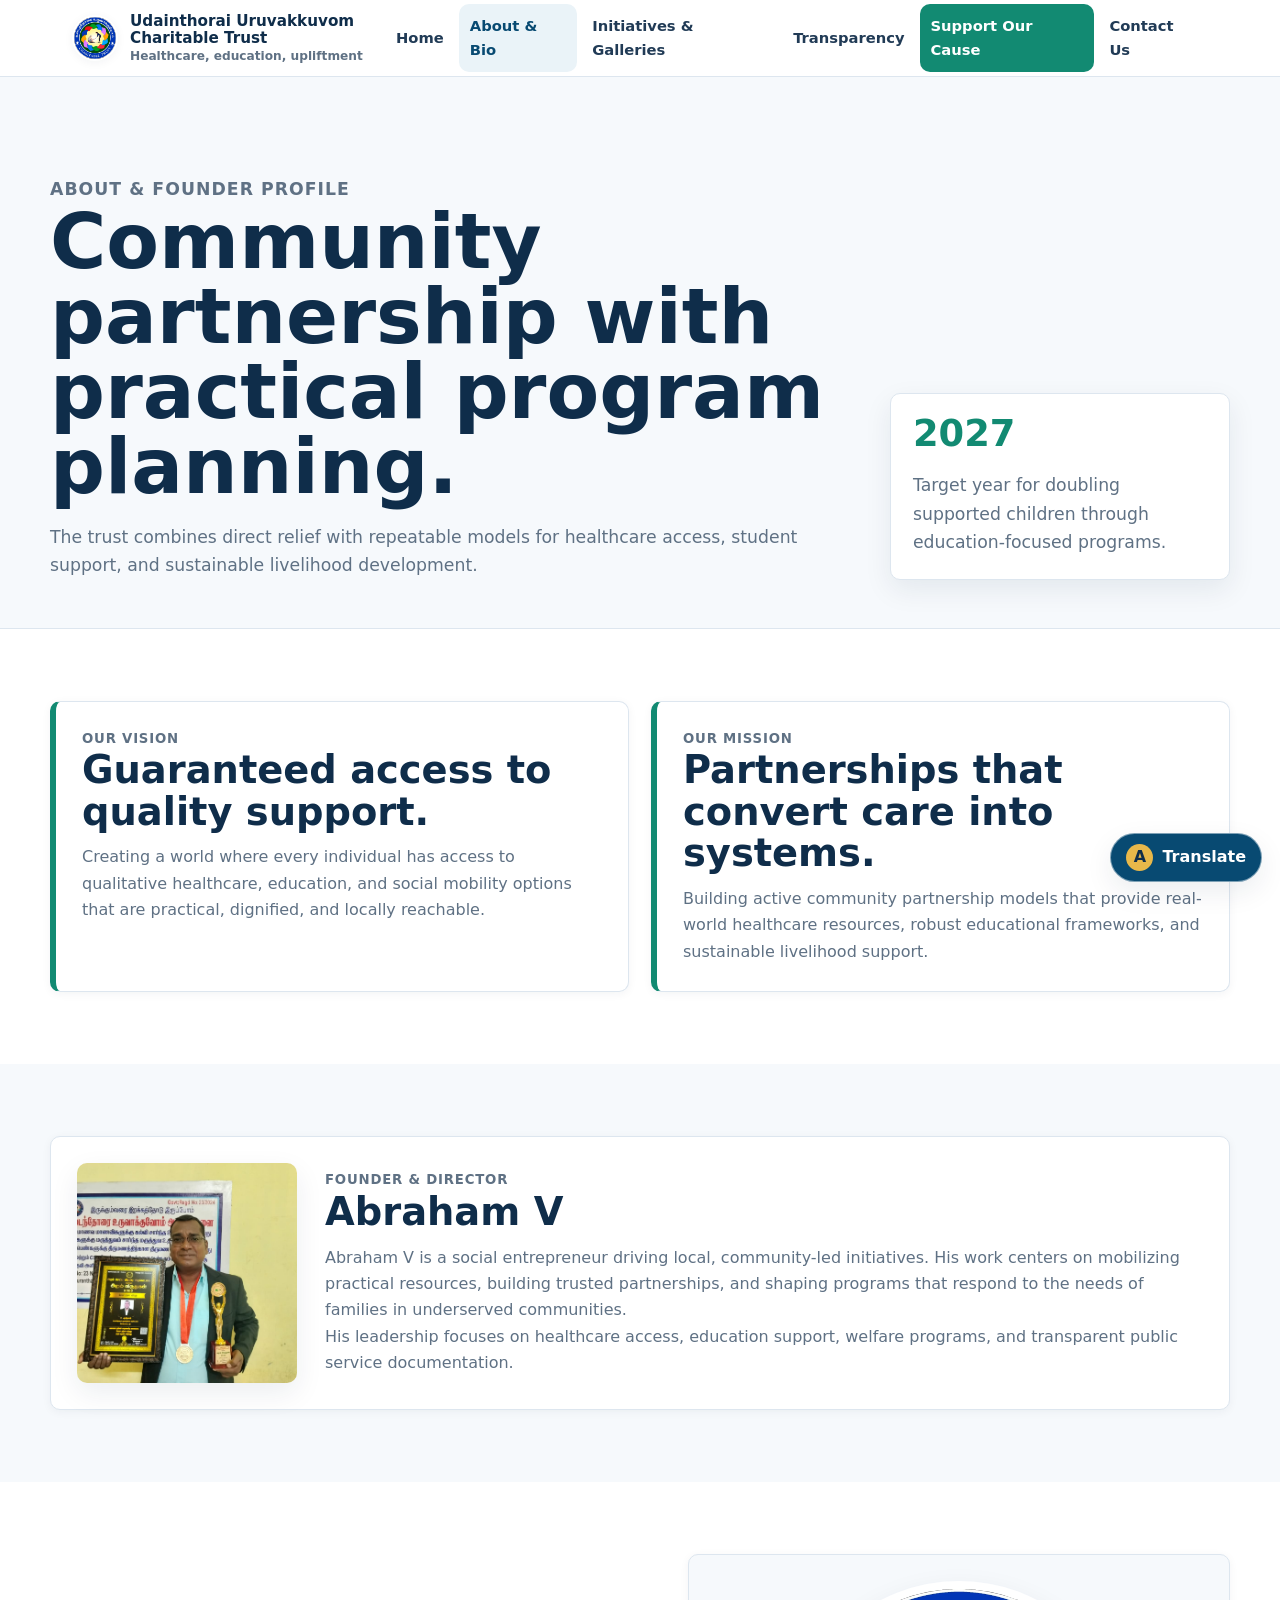
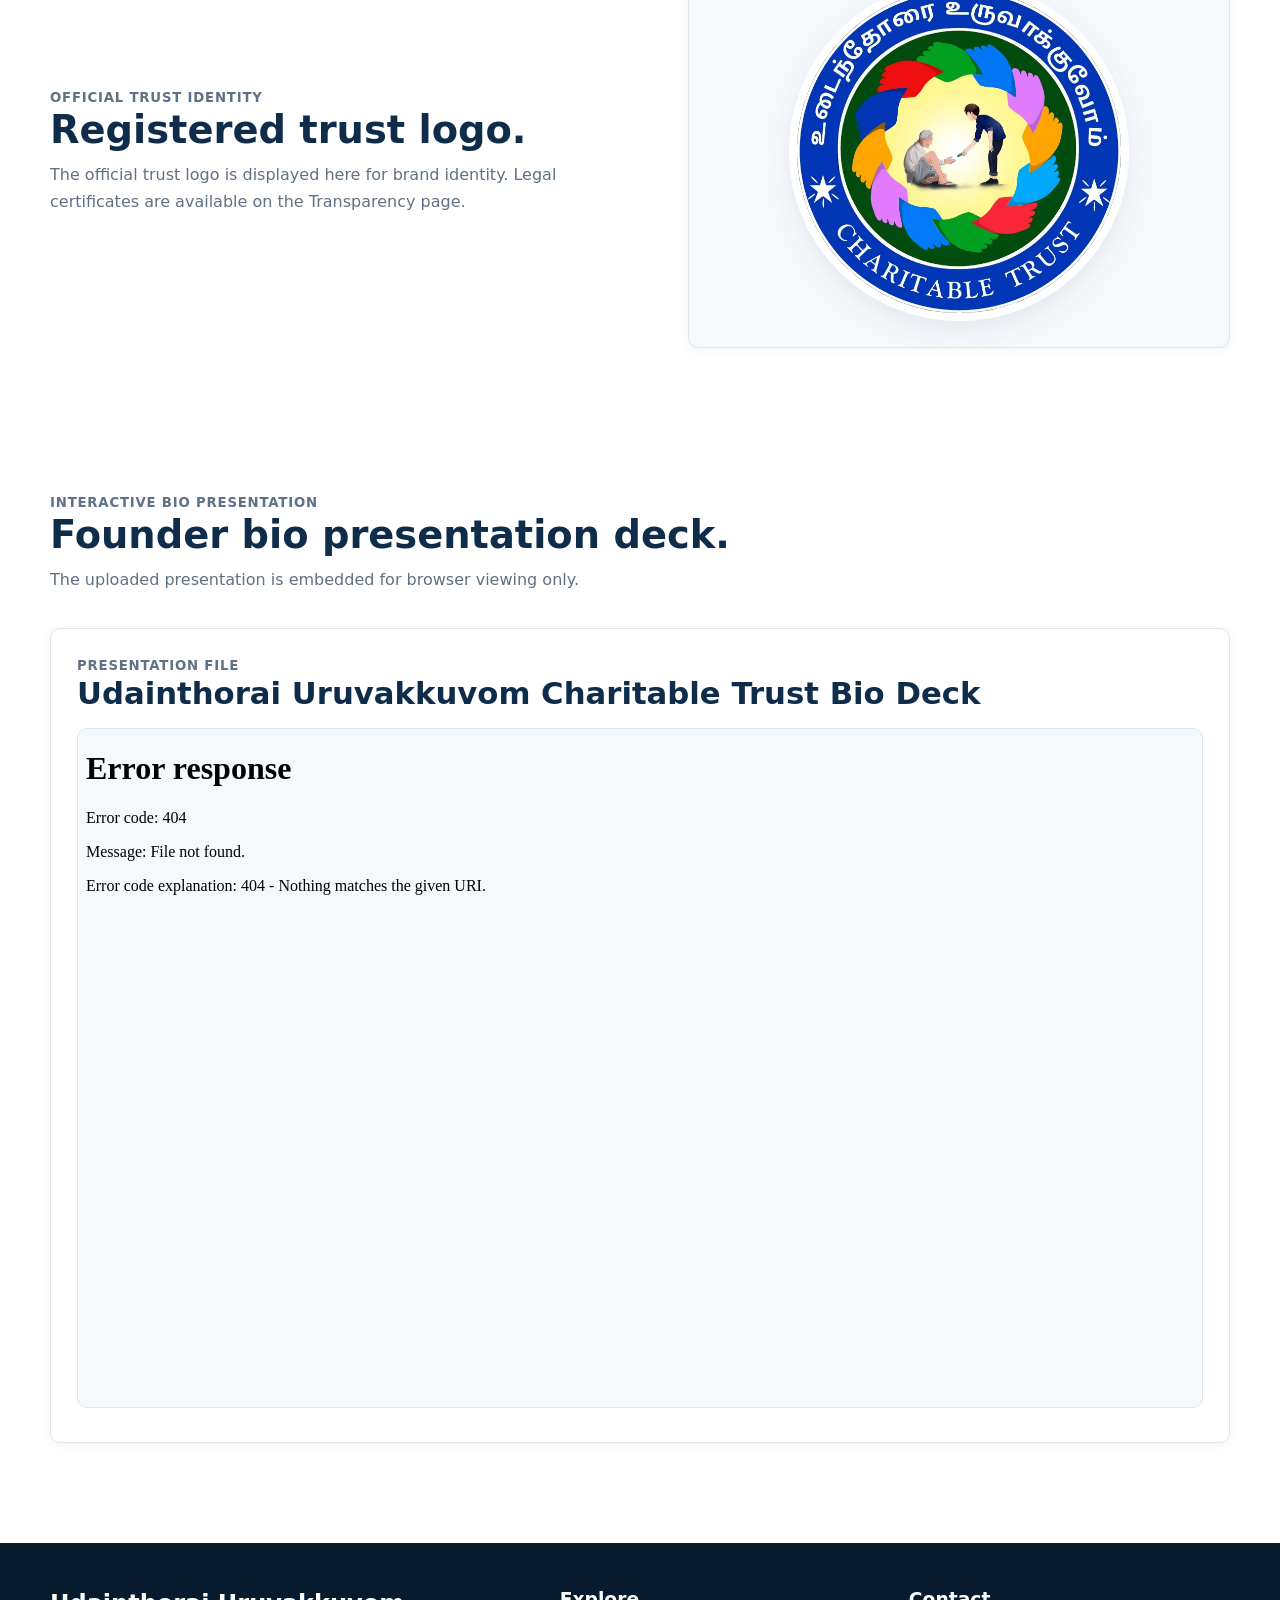
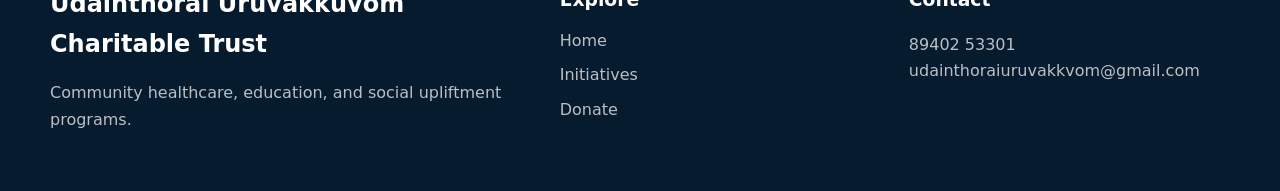
==== about.html @ 84d06be1 "first commitex" ====
<!DOCTYPE html>
<html lang="en">
<head>
  <meta charset="utf-8">
  <meta name="viewport" content="width=device-width, initial-scale=1">
  <meta name="description" content="About Udainthorai Uruvakkuvom Charitable Trust and Founder Abraham V.">
  <title>About &amp; Bio | Udainthorai Uruvakkuvom Charitable Trust</title>
  <link rel="shortcut icon" href="favicon.ico">
  <link rel="icon" type="image/png" sizes="32x32" href="assets/icons/favicon-32.png">
  <link rel="apple-touch-icon" href="assets/icons/apple-touch-icon.png">
  <link rel="manifest" href="site.webmanifest">
  <link rel="preconnect" href="https://images.unsplash.com">
  <link rel="stylesheet" href="assets/css/styles.css">
</head>
<body>
  <header class="site-header">
    <div class="nav-wrap">
      <a class="brand" href="index.html"><img src="Udainthorai-Uruvakkuvom-Charitable-Trust-logo.jpeg" alt=""><span>Udainthorai Uruvakkuvom Charitable Trust<small>Healthcare, education, upliftment</small></span></a>
      <button class="nav-toggle" type="button" data-nav-toggle aria-expanded="false" aria-controls="site-nav" aria-label="Open navigation"><span></span><span></span><span></span></button>
      <nav class="site-nav" id="site-nav" data-nav>
        <a href="index.html">Home</a>
        <a href="about.html" aria-current="page">About &amp; Bio</a>
        <a href="gallery.html">Initiatives &amp; Galleries</a>
        <a href="transparency.html">Transparency</a>
        <a class="donate-nav" href="donate.html">Support Our Cause</a>
        <a href="contact.html">Contact Us</a>
      </nav>
    </div>
  </header>

  <main>
    <section class="page-hero">
      <div class="page-hero-inner">
        <div>
          <p class="eyebrow">About &amp; founder profile</p>
          <h1>Community partnership with practical program planning.</h1>
          <p>The trust combines direct relief with repeatable models for healthcare access, student support, and sustainable livelihood development.</p>
        </div>
        <aside class="hero-badge">
          <strong>2027</strong>
          <p>Target year for doubling supported children through education-focused programs.</p>
        </aside>
      </div>
    </section>

    <section class="section">
      <div class="container grid grid-2">
        <article class="card feature">
          <p class="eyebrow">Our vision</p>
          <h2>Guaranteed access to quality support.</h2>
          <p>Creating a world where every individual has access to qualitative healthcare, education, and social mobility options that are practical, dignified, and locally reachable.</p>
        </article>
        <article class="card feature">
          <p class="eyebrow">Our mission</p>
          <h2>Partnerships that convert care into systems.</h2>
          <p>Building active community partnership models that provide real-world healthcare resources, robust educational frameworks, and sustainable livelihood support.</p>
        </article>
      </div>
    </section>

    <section class="section section-soft">
      <div class="container">
        <article class="card founder-card">
          <img class="founder-photo" src="assets/img/founder-Udainthorai-Uruvakkuvom-Charitable-Trust.jpeg" alt="Abraham V, Founder and Director of Udainthorai Uruvakkuvom Charitable Trust holding an award and certificate">
          <div>
            <p class="eyebrow">Founder &amp; director</p>
            <h2>Abraham V</h2>
            <p>Abraham V is a social entrepreneur driving local, community-led initiatives. His work centers on mobilizing practical resources, building trusted partnerships, and shaping programs that respond to the needs of families in underserved communities.</p>
            <p>His leadership focuses on healthcare access, education support, welfare programs, and transparent public service documentation.</p>
          </div>
        </article>
      </div>
    </section>

    <section class="section">
      <div class="container split">
        <div>
          <p class="eyebrow">Official trust identity</p>
          <h2>Registered trust logo.</h2>
          <p>The official trust logo is displayed here for brand identity. Legal certificates are available on the Transparency page.</p>
        </div>
        <article class="card logo-card">
          <img src="Udainthorai-Uruvakkuvom-Charitable-Trust-logo.jpeg" alt="Udainthorai Uruvakkuvom Charitable Trust official logo">
        </article>
      </div>
    </section>

    <section class="section">
      <div class="container">
        <div class="section-head">
          <p class="eyebrow">Interactive bio presentation</p>
          <h2>Founder bio presentation deck.</h2>
          <p>The uploaded presentation is embedded for browser viewing only.</p>
        </div>

        <div class="card presentation-card">
          <div class="pdf-head">
            <div>
              <p class="eyebrow">Presentation file</p>
              <h2>Udainthorai Uruvakkuvom Charitable Trust Bio Deck</h2>
            </div>
          </div>
          <iframe class="presentation-frame" src="assets/img/Udainthorai UruvakKuvom Charitable Trust (1).pdf#toolbar=0&navpanes=0&scrollbar=1" title="Udainthorai Uruvakkuvom Charitable Trust bio presentation deck"></iframe>
        </div>
      </div>
    </section>
  </main>

  <footer class="site-footer">
    <div class="footer-grid">
      <div><h2>Udainthorai Uruvakkuvom Charitable Trust</h2><p>Community healthcare, education, and social upliftment programs.</p></div>
      <div><h3>Explore</h3><div class="footer-links"><a href="index.html">Home</a><a href="gallery.html">Initiatives</a><a href="donate.html">Donate</a></div></div>
      <div><h3>Contact</h3><p>89402 53301<br>udainthoraiuruvakkvom@gmail.com</p></div>
    </div>
  </footer>
  <script src="assets/js/main.js"></script>
</body>
</html>
---- assets/css/styles.css ----
:root {
  --ink: #0f2d4a;
  --muted: #5f7184;
  --blue: #0d628f;
  --blue-dark: #084a72;
  --green: #128a72;
  --green-soft: #e8f5f0;
  --gold: #e8b84a;
  --coral: #d96f58;
  --white: #ffffff;
  --cloud: #f6f9fc;
  --line: #dde6ef;
  --shadow: 0 10px 28px rgba(11, 39, 66, .08);
  --shadow-sm: 0 2px 10px rgba(11, 39, 66, .05);
  --radius: 10px;
  --max: 1180px;
  --ease: cubic-bezier(.25, .46, .45, .94);
  --duration: .22s;
}

* {
  box-sizing: border-box;
}

@media (prefers-reduced-motion: no-preference) {
  html {
    scroll-behavior: smooth;
  }
}

body {
  margin: 0;
  color: var(--ink);
  font-family: ui-sans-serif, system-ui, -apple-system, BlinkMacSystemFont, "Segoe UI", sans-serif;
  background: var(--white);
  line-height: 1.65;
  -webkit-font-smoothing: antialiased;
}

img,
svg,
iframe {
  max-width: 100%;
}

a {
  color: inherit;
  text-decoration: none;
}

button,
input,
select,
textarea {
  font: inherit;
}

:focus-visible {
  outline: 3px solid rgba(242, 184, 75, .85);
  outline-offset: 3px;
}

.site-header {
  position: sticky;
  top: 0;
  z-index: 50;
  background: rgba(255, 255, 255, .97);
  border-bottom: 1px solid var(--line);
}

.nav-wrap {
  max-width: var(--max);
  margin: 0 auto;
  min-height: 76px;
  padding: 0 22px;
  display: flex;
  align-items: center;
  justify-content: space-between;
  gap: 18px;
}

.brand {
  display: flex;
  align-items: center;
  gap: 12px;
  flex: 1 1 300px;
  max-width: 340px;
  min-width: 0;
  font-weight: 800;
  font-size: .95rem;
  color: var(--ink);
  line-height: 1.1;
}

.brand span {
  min-width: 0;
}

.brand img {
  flex: 0 0 auto;
  width: 46px;
  height: 46px;
  border-radius: 50%;
  object-fit: cover;
  background: var(--white);
  border: 2px solid var(--white);
  box-shadow: var(--shadow-sm);
}

.brand small {
  display: block;
  margin-top: 3px;
  color: var(--muted);
  font-size: .76rem;
  font-weight: 700;
}

.nav-toggle {
  display: none;
  width: 44px;
  height: 44px;
  border: 1px solid var(--line);
  background: var(--white);
  border-radius: var(--radius);
  color: var(--ink);
}

.nav-toggle span {
  display: block;
  width: 20px;
  height: 2px;
  margin: 5px auto;
  background: currentColor;
}

.site-nav {
  display: flex;
  align-items: center;
  justify-content: flex-end;
  gap: 4px;
  font-size: .92rem;
  font-weight: 700;
}

.site-nav a {
  padding: 10px 11px;
  border-radius: var(--radius);
  color: #213b56;
  transition: background-color var(--duration) var(--ease), color var(--duration) var(--ease);
}

.site-nav a:hover,
.site-nav a[aria-current="page"] {
  color: var(--blue-dark);
  background: #eaf3f8;
}

.donate-nav {
  background: var(--green);
  color: var(--white) !important;
}

.donate-nav:hover,
.donate-nav[aria-current="page"] {
  background: var(--blue-dark) !important;
  color: var(--white) !important;
}

.hero {
  min-height: calc(100vh - 76px);
  position: relative;
  display: grid;
  align-items: end;
  overflow: hidden;
  color: var(--white);
  background:
    linear-gradient(90deg, rgba(8, 28, 46, .78), rgba(8, 28, 46, .42)),
    url("https://images.unsplash.com/photo-1488521787991-ed7bbaae773c?auto=format&fit=crop&w=1200&q=75") center / cover no-repeat;
}

.hero::after {
  content: "";
  position: absolute;
  inset: auto 0 0;
  height: 22vh;
  background: linear-gradient(180deg, transparent, rgba(245, 248, 251, .95));
  pointer-events: none;
}

.hero-content {
  width: min(var(--max), calc(100% - 44px));
  margin: 0 auto;
  position: relative;
  z-index: 1;
  padding: 72px 0 17vh;
}

.eyebrow {
  margin: 0 0 12px;
  color: var(--gold);
  font-size: .83rem;
  font-weight: 700;
  letter-spacing: .06em;
  text-transform: uppercase;
}

.hero h1,
.page-hero h1 {
  margin: 0;
  max-width: 940px;
  font-size: clamp(2.45rem, 6vw, 5.7rem);
  line-height: .98;
  letter-spacing: 0;
}

.hero-lede {
  max-width: 720px;
  margin: 22px 0 0;
  font-size: clamp(1.05rem, 2vw, 1.35rem);
  color: rgba(255, 255, 255, .92);
}

.hero-actions,
.action-row {
  display: flex;
  flex-wrap: wrap;
  gap: 12px;
  margin-top: 30px;
}

.btn {
  display: inline-flex;
  align-items: center;
  justify-content: center;
  min-height: 46px;
  padding: 12px 18px;
  border: 1px solid transparent;
  border-radius: var(--radius);
  font-weight: 700;
  cursor: pointer;
  transition: background-color var(--duration) var(--ease), color var(--duration) var(--ease), border-color var(--duration) var(--ease), transform var(--duration) var(--ease);
}

.btn-primary {
  background: var(--gold);
  color: #1d2d3d;
}

.btn-primary:hover {
  background: #f0c96a;
}

@media (prefers-reduced-motion: no-preference) {
  .btn:active {
    transform: scale(.98);
  }
}

.btn-secondary {
  background: rgba(255, 255, 255, .13);
  border-color: rgba(255, 255, 255, .5);
  color: var(--white);
}

.btn-outline {
  border-color: var(--line);
  color: var(--blue-dark);
  background: var(--white);
}

.section {
  padding: 72px 22px;
}

.section-soft {
  background: var(--cloud);
}

.section-dark {
  background: var(--ink);
  color: var(--white);
}

.container {
  max-width: var(--max);
  margin: 0 auto;
}

.section-head {
  max-width: 760px;
  margin-bottom: 34px;
}

.section-head.center {
  margin-left: auto;
  margin-right: auto;
  text-align: center;
}

.section-head h2,
.split h2,
.card h2 {
  margin: 0 0 12px;
  font-size: clamp(1.8rem, 3vw, 3rem);
  line-height: 1.08;
  letter-spacing: 0;
}

.section-head p,
.split p,
.card p {
  margin: 0;
  color: var(--muted);
}

.section-dark .section-head p,
.section-dark p {
  color: rgba(255, 255, 255, .76);
}

.grid {
  display: grid;
  gap: 22px;
}

.grid-2 {
  grid-template-columns: repeat(2, minmax(0, 1fr));
}

.grid-3 {
  grid-template-columns: repeat(3, minmax(0, 1fr));
}

.grid-4 {
  grid-template-columns: repeat(4, minmax(0, 1fr));
}

.card {
  background: var(--white);
  border: 1px solid var(--line);
  border-radius: var(--radius);
  padding: 26px;
  box-shadow: var(--shadow-sm);
  transition: border-color var(--duration) var(--ease), transform var(--duration) var(--ease);
}

@media (prefers-reduced-motion: no-preference) {
  .card:hover {
    border-color: #c8d8e6;
    transform: translateY(-2px);
  }
}

.section-dark .card {
  color: var(--ink);
}

.media-card {
  padding: 0;
  overflow: hidden;
}

.media-card img {
  width: 100%;
  height: 235px;
  display: block;
  object-fit: cover;
}

.media-card .card-body {
  padding: 22px;
}

.media-card h3,
.stat h3,
.feature h3,
.contact-card h3 {
  margin: 0 0 8px;
  font-size: 1.1rem;
}

.stat {
  min-height: 190px;
  display: flex;
  flex-direction: column;
  justify-content: space-between;
  background: var(--white);
}

.stat-number {
  display: block;
  margin-bottom: 10px;
  color: var(--blue);
  font-size: clamp(2.2rem, 4vw, 3.45rem);
  font-weight: 900;
  line-height: 1;
}

.stat p {
  margin: 0;
  color: var(--muted);
}

.split {
  display: grid;
  grid-template-columns: 1.05fr .95fr;
  gap: 38px;
  align-items: center;
}

.photo-panel {
  min-height: 440px;
  background-size: cover;
  background-position: center;
  border-radius: var(--radius);
  box-shadow: var(--shadow);
}

.home-objective-photo {
  background-image: url("https://images.unsplash.com/photo-1559027615-cd4628902d4a?auto=format&fit=crop&w=900&q=75");
}

.home-objective-img {
  width: 100%;
  height: auto;
  min-height: 0;
  display: block;
  object-fit: contain;
  background: #00aee8;
  padding: 4px;
}

.video-feature {
  max-width: 960px;
}

.home-video {
  width: 100%;
  display: block;
  aspect-ratio: 16 / 9;
  object-fit: contain;
  background: #081927;
  border: 1px solid var(--line);
  border-radius: var(--radius);
  box-shadow: var(--shadow);
}

.page-hero {
  background: var(--cloud);
  border-bottom: 1px solid var(--line);
  padding: 80px 22px 48px;
}

.page-hero-inner {
  max-width: var(--max);
  margin: 0 auto;
  display: grid;
  grid-template-columns: minmax(0, 1fr) 340px;
  gap: 34px;
  align-items: end;
}

.page-hero p {
  max-width: 760px;
  margin: 18px 0 0;
  color: var(--muted);
  font-size: 1.08rem;
}

.hero-badge {
  padding: 22px;
  border-radius: var(--radius);
  background: var(--white);
  border: 1px solid var(--line);
  box-shadow: var(--shadow);
}

.hero-badge strong {
  display: block;
  color: var(--green);
  font-size: 2.3rem;
  line-height: 1;
}

.feature {
  border-left: 6px solid var(--green);
}

.founder-card {
  display: grid;
  grid-template-columns: 220px minmax(0, 1fr);
  gap: 28px;
  align-items: center;
}

.founder-photo {
  width: 220px;
  aspect-ratio: 1;
  border-radius: var(--radius);
  object-fit: cover;
  object-position: center;
  box-shadow: var(--shadow);
}

.presentation-card {
  margin-bottom: 28px;
}

.presentation-frame {
  width: 100%;
  min-height: 680px;
  border: 1px solid var(--line);
  border-radius: var(--radius);
  background: var(--cloud);
}

.logo-card {
  display: grid;
  place-items: center;
  min-height: 360px;
  background: var(--cloud);
}

.logo-card img {
  width: min(340px, 100%);
  aspect-ratio: 1;
  object-fit: cover;
  border-radius: 50%;
  border: 8px solid var(--white);
  box-shadow: var(--shadow);
}

.pdf-viewer-block {
  margin-top: 22px;
}

.pdf-head {
  display: flex;
  align-items: center;
  justify-content: space-between;
  gap: 18px;
  margin-bottom: 18px;
}

.pdf-head h2 {
  margin: 0;
  font-size: clamp(1.45rem, 2.4vw, 2.2rem);
}

.pdf-frame {
  width: 100%;
  min-height: 720px;
  border: 1px solid var(--line);
  border-radius: var(--radius);
  background: var(--cloud);
}

.document-compact-grid {
  display: grid;
  grid-template-columns: .8fr 1.1fr 1.1fr;
  gap: 18px;
  align-items: stretch;
}

.compact-pdf-card {
  display: grid;
  gap: 14px;
}

.compact-pdf-card .pdf-head {
  margin-bottom: 0;
}

.compact-pdf-card h2 {
  font-size: 1.28rem;
  line-height: 1.2;
}

.compact-pdf-frame {
  min-height: 410px;
}

.gallery-tab {
  border: 1px solid transparent;
  border-radius: var(--radius);
  padding: 12px 14px;
  background: rgba(255, 255, 255, .08);
  color: inherit;
  text-align: left;
  font-weight: 800;
  cursor: pointer;
}

.tabs-shell {
  display: grid;
  gap: 28px;
}

.gallery-tabs {
  display: flex;
  flex-wrap: wrap;
  gap: 10px;
}

.gallery-tab {
  color: var(--ink);
  background: var(--white);
  border-color: var(--line);
  transition: background-color var(--duration) var(--ease), color var(--duration) var(--ease), border-color var(--duration) var(--ease);
}

.gallery-tab.active {
  background: var(--blue-dark);
  color: var(--white);
}

.gallery-panel {
  display: none;
}

.gallery-panel.active {
  display: block;
}

.gallery-intro {
  display: grid;
  grid-template-columns: .9fr 1.1fr;
  gap: 26px;
  align-items: stretch;
  margin-bottom: 24px;
}

.gallery-intro img {
  width: 100%;
  height: 100%;
  min-height: 300px;
  object-fit: cover;
  border-radius: var(--radius);
}

.gallery-panel[data-panel="student-education"] .gallery-intro img {
  object-position: center top;
}

.gallery-intro .card {
  display: grid;
  align-content: center;
}

.gallery-grid {
  display: grid;
  grid-template-columns: repeat(3, minmax(0, 1fr));
  gap: 14px;
}

.gallery-grid img {
  width: 100%;
  aspect-ratio: 4 / 3;
  object-fit: cover;
  border-radius: var(--radius);
  transition: opacity var(--duration) var(--ease);
}

.gallery-grid img:hover {
  opacity: .92;
}

.gallery-panel[data-panel="student-education"] .gallery-intro,
.gallery-panel[data-panel="sports-materials"] .gallery-intro,
.gallery-panel[data-panel="homeless-homes"] .gallery-intro,
.gallery-panel[data-panel="leprosy-medical"] .gallery-intro,
.gallery-panel[data-panel="blind-support"] .gallery-intro,
.gallery-panel[data-panel="food-giveaway"] .gallery-intro,
.gallery-panel[data-panel="irular-st-support"] .gallery-intro,
.gallery-panel[data-panel="widow-support"] .gallery-intro,
.gallery-panel[data-panel="children-welfare"] .gallery-intro {
  grid-template-columns: .7fr 1.3fr;
  gap: 18px;
  margin-bottom: 18px;
}

.gallery-panel[data-panel="student-education"] .gallery-intro img,
.gallery-panel[data-panel="sports-materials"] .gallery-intro img,
.gallery-panel[data-panel="homeless-homes"] .gallery-intro img,
.gallery-panel[data-panel="leprosy-medical"] .gallery-intro img,
.gallery-panel[data-panel="blind-support"] .gallery-intro img,
.gallery-panel[data-panel="food-giveaway"] .gallery-intro img,
.gallery-panel[data-panel="irular-st-support"] .gallery-intro img,
.gallery-panel[data-panel="widow-support"] .gallery-intro img,
.gallery-panel[data-panel="children-welfare"] .gallery-intro img {
  min-height: 220px;
  max-height: 280px;
  object-position: center top;
}

.gallery-panel[data-panel="student-education"] .gallery-intro .card,
.gallery-panel[data-panel="sports-materials"] .gallery-intro .card,
.gallery-panel[data-panel="homeless-homes"] .gallery-intro .card,
.gallery-panel[data-panel="leprosy-medical"] .gallery-intro .card,
.gallery-panel[data-panel="blind-support"] .gallery-intro .card,
.gallery-panel[data-panel="food-giveaway"] .gallery-intro .card,
.gallery-panel[data-panel="irular-st-support"] .gallery-intro .card,
.gallery-panel[data-panel="widow-support"] .gallery-intro .card,
.gallery-panel[data-panel="children-welfare"] .gallery-intro .card {
  padding: 22px;
}

.gallery-panel[data-panel="student-education"] .gallery-grid,
.gallery-panel[data-panel="sports-materials"] .gallery-grid,
.gallery-panel[data-panel="homeless-homes"] .gallery-grid,
.gallery-panel[data-panel="leprosy-medical"] .gallery-grid,
.gallery-panel[data-panel="blind-support"] .gallery-grid,
.gallery-panel[data-panel="food-giveaway"] .gallery-grid,
.gallery-panel[data-panel="irular-st-support"] .gallery-grid,
.gallery-panel[data-panel="widow-support"] .gallery-grid,
.gallery-panel[data-panel="children-welfare"] .gallery-grid {
  grid-template-columns: repeat(3, minmax(0, 1fr));
  gap: 10px;
}

.gallery-panel[data-panel="student-education"] .gallery-grid img,
.gallery-panel[data-panel="sports-materials"] .gallery-grid img,
.gallery-panel[data-panel="homeless-homes"] .gallery-grid img,
.gallery-panel[data-panel="leprosy-medical"] .gallery-grid img,
.gallery-panel[data-panel="blind-support"] .gallery-grid img,
.gallery-panel[data-panel="food-giveaway"] .gallery-grid img,
.gallery-panel[data-panel="irular-st-support"] .gallery-grid img,
.gallery-panel[data-panel="widow-support"] .gallery-grid img,
.gallery-panel[data-panel="children-welfare"] .gallery-grid img {
  aspect-ratio: 16 / 10;
  object-position: center top;
}

.gallery-panel[data-panel="student-education"] .gallery-grid img {
  object-fit: contain;
  object-position: center top;
  background: var(--cloud);
  border: 1px solid var(--line);
}

.gallery-panel[data-panel="self-employment"] .gallery-grid img {
  object-fit: contain;
  object-position: center top;
  background: var(--cloud);
  border: 1px solid var(--line);
  aspect-ratio: 16 / 10;
  max-height: 260px;
}

.gallery-panel[data-panel="leprosy-medical"] .gallery-grid img {
  object-fit: contain;
  object-position: center top;
  background: var(--cloud);
  border: 1px solid var(--line);
  max-height: 260px;
}

.gallery-panel[data-panel="blind-support"] .gallery-grid img {
  object-fit: contain;
  object-position: center top;
  background: var(--cloud);
  border: 1px solid var(--line);
  max-height: 260px;
}

.gallery-panel[data-panel="food-giveaway"] .gallery-intro img,
.gallery-panel[data-panel="food-giveaway"] .gallery-grid img {
  object-fit: contain;
  object-position: center top;
  background: var(--cloud);
  border: 1px solid var(--line);
}

.gallery-panel[data-panel="food-giveaway"] .gallery-grid img {
  max-height: 260px;
}

.gallery-panel[data-panel="irular-st-support"] .gallery-intro img,
.gallery-panel[data-panel="irular-st-support"] .gallery-grid img {
  object-fit: contain;
  object-position: center top;
  background: var(--cloud);
  border: 1px solid var(--line);
}

.gallery-panel[data-panel="irular-st-support"] .gallery-grid img {
  max-height: 260px;
}

.gallery-panel[data-panel="widow-support"] .gallery-intro img,
.gallery-panel[data-panel="widow-support"] .gallery-grid img {
  object-fit: contain;
  object-position: center top;
  background: var(--cloud);
  border: 1px solid var(--line);
}

.gallery-panel[data-panel="widow-support"] .gallery-grid img {
  max-height: 260px;
}

.gallery-panel[data-panel="children-welfare"] .gallery-intro img,
.gallery-panel[data-panel="children-welfare"] .gallery-grid img {
  object-fit: contain;
  object-position: center top;
  background: var(--cloud);
  border: 1px solid var(--line);
}

.gallery-panel[data-panel="children-welfare"] .gallery-grid img {
  max-height: 260px;
}

.doc-card {
  display: grid;
  gap: 18px;
  text-align: left;
}

.doc-card button {
  padding: 0;
  border: 0;
  background: transparent;
  cursor: pointer;
}

.doc-card img {
  width: 100%;
  height: 310px;
  object-fit: contain;
  border-radius: var(--radius);
  background: var(--cloud);
  border: 1px solid var(--line);
}

.modal {
  position: fixed;
  inset: 0;
  z-index: 100;
  display: grid;
  place-items: center;
  padding: 24px;
  background: rgba(8, 28, 46, .72);
  visibility: hidden;
  opacity: 0;
  pointer-events: none;
  transition: opacity var(--duration) var(--ease), visibility var(--duration) var(--ease);
}

.modal.open {
  visibility: visible;
  opacity: 1;
  pointer-events: auto;
}

.modal-dialog {
  width: min(780px, 100%);
  max-height: 92vh;
  overflow: auto;
  background: var(--white);
  border-radius: var(--radius);
  padding: 18px;
  box-shadow: var(--shadow);
}

.modal-head {
  display: flex;
  justify-content: space-between;
  align-items: center;
  gap: 16px;
  margin-bottom: 14px;
}

.modal-head h2 {
  margin: 0;
  font-size: 1.25rem;
}

.modal-close {
  width: 40px;
  height: 40px;
  border: 1px solid var(--line);
  border-radius: var(--radius);
  background: var(--cloud);
  cursor: pointer;
}

.modal-img {
  width: 100%;
  max-height: 78vh;
  object-fit: contain;
  background: var(--cloud);
  border-radius: var(--radius);
}

.award-feature {
  min-height: 360px;
  display: grid;
  align-content: end;
  color: var(--white);
  background:
    linear-gradient(180deg, rgba(6, 28, 48, .15), rgba(6, 28, 48, .9)),
    url("../img/starz-award.jpeg") center / cover no-repeat;
}

.finance-grid {
  grid-template-columns: 1fr 1fr 1fr;
}

.finance-card strong {
  display: block;
  margin-bottom: 8px;
  color: var(--green);
  font-size: 2.1rem;
  line-height: 1;
}

.bank-table {
  width: 100%;
  border-collapse: collapse;
}

.bank-table th,
.bank-table td {
  padding: 15px;
  border-bottom: 1px solid var(--line);
  text-align: left;
  vertical-align: top;
}

.bank-table th {
  width: 38%;
  color: var(--blue-dark);
  background: #f7fbff;
}

.qr-card {
  height: 100%;
  display: grid;
  place-items: center;
  text-align: center;
}

.qr-card img {
  width: min(310px, 100%);
  border: 1px solid var(--line);
  border-radius: var(--radius);
}

.vpa {
  margin: 18px 0 0;
  padding: 10px 14px;
  display: inline-block;
  background: var(--green-soft);
  color: var(--green);
  border-radius: var(--radius);
  font-weight: 900;
  overflow-wrap: anywhere;
}

.contact-card {
  min-height: 170px;
}

.contact-card .contact-icon {
  display: inline-grid;
  place-items: center;
  width: 44px;
  height: 44px;
  margin-bottom: 12px;
  border-radius: var(--radius);
  background: var(--green-soft);
  color: var(--green);
}

.contact-card .contact-icon svg {
  width: 22px;
  height: 22px;
  stroke: currentColor;
  stroke-width: 2.3;
  fill: none;
  stroke-linecap: round;
  stroke-linejoin: round;
}

.form-grid {
  display: grid;
  grid-template-columns: repeat(2, minmax(0, 1fr));
  gap: 16px;
}

.field.full {
  grid-column: 1 / -1;
}

label {
  display: block;
  margin-bottom: 7px;
  font-weight: 800;
  color: #20364d;
}

input,
select,
textarea {
  width: 100%;
  border: 1px solid var(--line);
  border-radius: var(--radius);
  padding: 12px 13px;
  color: var(--ink);
  background: var(--white);
  transition: border-color var(--duration) var(--ease), box-shadow var(--duration) var(--ease);
}

input:focus,
select:focus,
textarea:focus {
  border-color: var(--blue);
  box-shadow: 0 0 0 3px rgba(13, 98, 143, .12);
  outline: none;
}

textarea {
  min-height: 150px;
  resize: vertical;
}

.form-status {
  margin: 14px 0 0;
  color: var(--green);
  font-weight: 800;
}

.map-frame {
  width: 100%;
  min-height: 470px;
  border: 0;
  border-radius: var(--radius);
  box-shadow: var(--shadow);
}

.site-footer {
  background: #071b2e;
  color: rgba(255, 255, 255, .82);
  padding: 42px 22px;
}

.footer-grid {
  max-width: var(--max);
  margin: 0 auto;
  display: grid;
  grid-template-columns: 1.2fr .8fr .8fr;
  gap: 28px;
}

.footer-grid h2,
.footer-grid h3 {
  margin: 0 0 12px;
  color: var(--white);
}

.footer-grid p,
.footer-grid a {
  color: rgba(255, 255, 255, .72);
  transition: color var(--duration) var(--ease);
}

.footer-grid a:hover {
  color: var(--white);
}

.footer-links {
  display: grid;
  gap: 8px;
}

.translation-widget {
  position: fixed;
  right: 18px;
  bottom: 18px;
  z-index: 90;
  display: grid;
  justify-items: end;
  gap: 10px;
}

.translation-toggle {
  min-height: 48px;
  padding: 10px 15px;
  display: inline-flex;
  align-items: center;
  gap: 9px;
  border: 1px solid rgba(255, 255, 255, .48);
  border-radius: 999px;
  background: var(--blue-dark);
  color: var(--white);
  box-shadow: var(--shadow);
  font-weight: 700;
  cursor: pointer;
  transition: background-color var(--duration) var(--ease), transform var(--duration) var(--ease);
}

.translation-toggle span {
  display: grid;
  place-items: center;
  width: 27px;
  height: 27px;
  border-radius: 50%;
  background: var(--gold);
  color: var(--ink);
  font-weight: 800;
}

.translation-panel {
  display: none;
  width: min(300px, calc(100vw - 36px));
  padding: 16px;
  border: 1px solid var(--line);
  border-radius: var(--radius);
  background: var(--white);
  box-shadow: var(--shadow);
}

.translation-widget.open .translation-panel {
  display: grid;
  gap: 10px;
}

.translation-panel p {
  margin: 0;
  color: var(--ink);
  font-weight: 700;
}

.translation-panel small {
  color: var(--muted);
  font-weight: 700;
}

.translation-options {
  display: grid;
  grid-template-columns: repeat(2, minmax(0, 1fr));
  gap: 8px;
}

.translation-options button {
  min-height: 40px;
  border: 1px solid var(--line);
  border-radius: var(--radius);
  background: var(--cloud);
  color: var(--ink);
  font-weight: 700;
  cursor: pointer;
  transition: background-color var(--duration) var(--ease), color var(--duration) var(--ease), border-color var(--duration) var(--ease);
}

.translation-options button:hover,
.translation-options button.active {
  border-color: var(--blue-dark);
  background: var(--blue-dark);
  color: var(--white);
}

#google_translate_element {
  position: fixed;
  left: -9999px;
  bottom: 0;
  width: auto;
  height: auto;
  overflow: hidden;
  opacity: 0;
  pointer-events: none;
}

.translation-panel .goog-te-gadget {
  color: transparent;
  font-size: 0;
}

.translation-panel .goog-te-gadget span,
.translation-panel .goog-logo-link {
  display: none;
}

body > .skiptranslate,
.goog-te-banner-frame {
  display: none !important;
}

body {
  top: 0 !important;
}

@media (prefers-reduced-motion: reduce) {
  *,
  *::before,
  *::after {
    animation-duration: .01ms !important;
    animation-iteration-count: 1 !important;
    transition-duration: .01ms !important;
    scroll-behavior: auto !important;
  }

  .card:hover {
    transform: none;
  }
}

@media (max-width: 980px) {
  .nav-toggle {
    display: block;
  }

  .site-nav {
    position: absolute;
    inset: 76px 0 auto;
    display: none;
    flex-direction: column;
    align-items: stretch;
    padding: 14px 22px 22px;
    background: var(--white);
    border-bottom: 1px solid var(--line);
    box-shadow: var(--shadow-sm);
  }

  .site-nav.open {
    display: flex;
  }

  .site-nav a {
    padding: 13px 12px;
  }

  .grid-3,
  .grid-4,
  .finance-grid,
  .footer-grid,
  .document-compact-grid {
    grid-template-columns: repeat(2, minmax(0, 1fr));
  }

  .split,
  .page-hero-inner,
  .gallery-intro {
    grid-template-columns: 1fr;
  }

  .gallery-panel[data-panel="student-education"] .gallery-intro,
  .gallery-panel[data-panel="sports-materials"] .gallery-intro,
  .gallery-panel[data-panel="homeless-homes"] .gallery-intro,
  .gallery-panel[data-panel="leprosy-medical"] .gallery-intro,
  .gallery-panel[data-panel="blind-support"] .gallery-intro,
  .gallery-panel[data-panel="food-giveaway"] .gallery-intro,
  .gallery-panel[data-panel="irular-st-support"] .gallery-intro,
  .gallery-panel[data-panel="widow-support"] .gallery-intro,
  .gallery-panel[data-panel="children-welfare"] .gallery-intro {
    grid-template-columns: 1fr;
  }

  .gallery-grid {
    grid-template-columns: repeat(2, minmax(0, 1fr));
  }

  .gallery-panel[data-panel="student-education"] .gallery-grid,
  .gallery-panel[data-panel="sports-materials"] .gallery-grid,
  .gallery-panel[data-panel="homeless-homes"] .gallery-grid,
  .gallery-panel[data-panel="leprosy-medical"] .gallery-grid,
  .gallery-panel[data-panel="blind-support"] .gallery-grid,
  .gallery-panel[data-panel="food-giveaway"] .gallery-grid,
  .gallery-panel[data-panel="irular-st-support"] .gallery-grid,
  .gallery-panel[data-panel="widow-support"] .gallery-grid,
  .gallery-panel[data-panel="children-welfare"] .gallery-grid {
    grid-template-columns: repeat(2, minmax(0, 1fr));
  }
}

@media (max-width: 640px) {
  .brand {
    min-width: 0;
    font-size: .92rem;
  }

  .brand small {
    display: none;
  }

  .hero {
    min-height: 720px;
  }

  .section {
    padding: 58px 18px;
  }

  .page-hero {
    padding: 58px 18px 36px;
  }

  .grid-2,
  .grid-3,
  .grid-4,
  .finance-grid,
  .footer-grid,
  .form-grid,
  .gallery-grid,
  .founder-card {
    grid-template-columns: 1fr;
  }

  .founder-photo {
    width: 100%;
  }

  .bank-table th,
  .bank-table td {
    display: block;
    width: 100%;
  }

  .pdf-head {
    align-items: stretch;
    flex-direction: column;
  }

  .pdf-frame {
    min-height: 520px;
  }

  .presentation-frame {
    min-height: 520px;
  }

  .document-compact-grid {
    grid-template-columns: 1fr;
  }

  .compact-pdf-frame {
    min-height: 430px;
  }

  .gallery-panel[data-panel="student-education"] .gallery-grid,
  .gallery-panel[data-panel="sports-materials"] .gallery-grid,
  .gallery-panel[data-panel="homeless-homes"] .gallery-grid,
  .gallery-panel[data-panel="leprosy-medical"] .gallery-grid,
  .gallery-panel[data-panel="blind-support"] .gallery-grid,
  .gallery-panel[data-panel="food-giveaway"] .gallery-grid,
  .gallery-panel[data-panel="irular-st-support"] .gallery-grid,
  .gallery-panel[data-panel="widow-support"] .gallery-grid,
  .gallery-panel[data-panel="children-welfare"] .gallery-grid {
    grid-template-columns: 1fr;
  }

  .translation-widget {
    right: 12px;
    bottom: 12px;
  }

  .translation-toggle {
    min-height: 44px;
    padding: 9px 12px;
  }
}
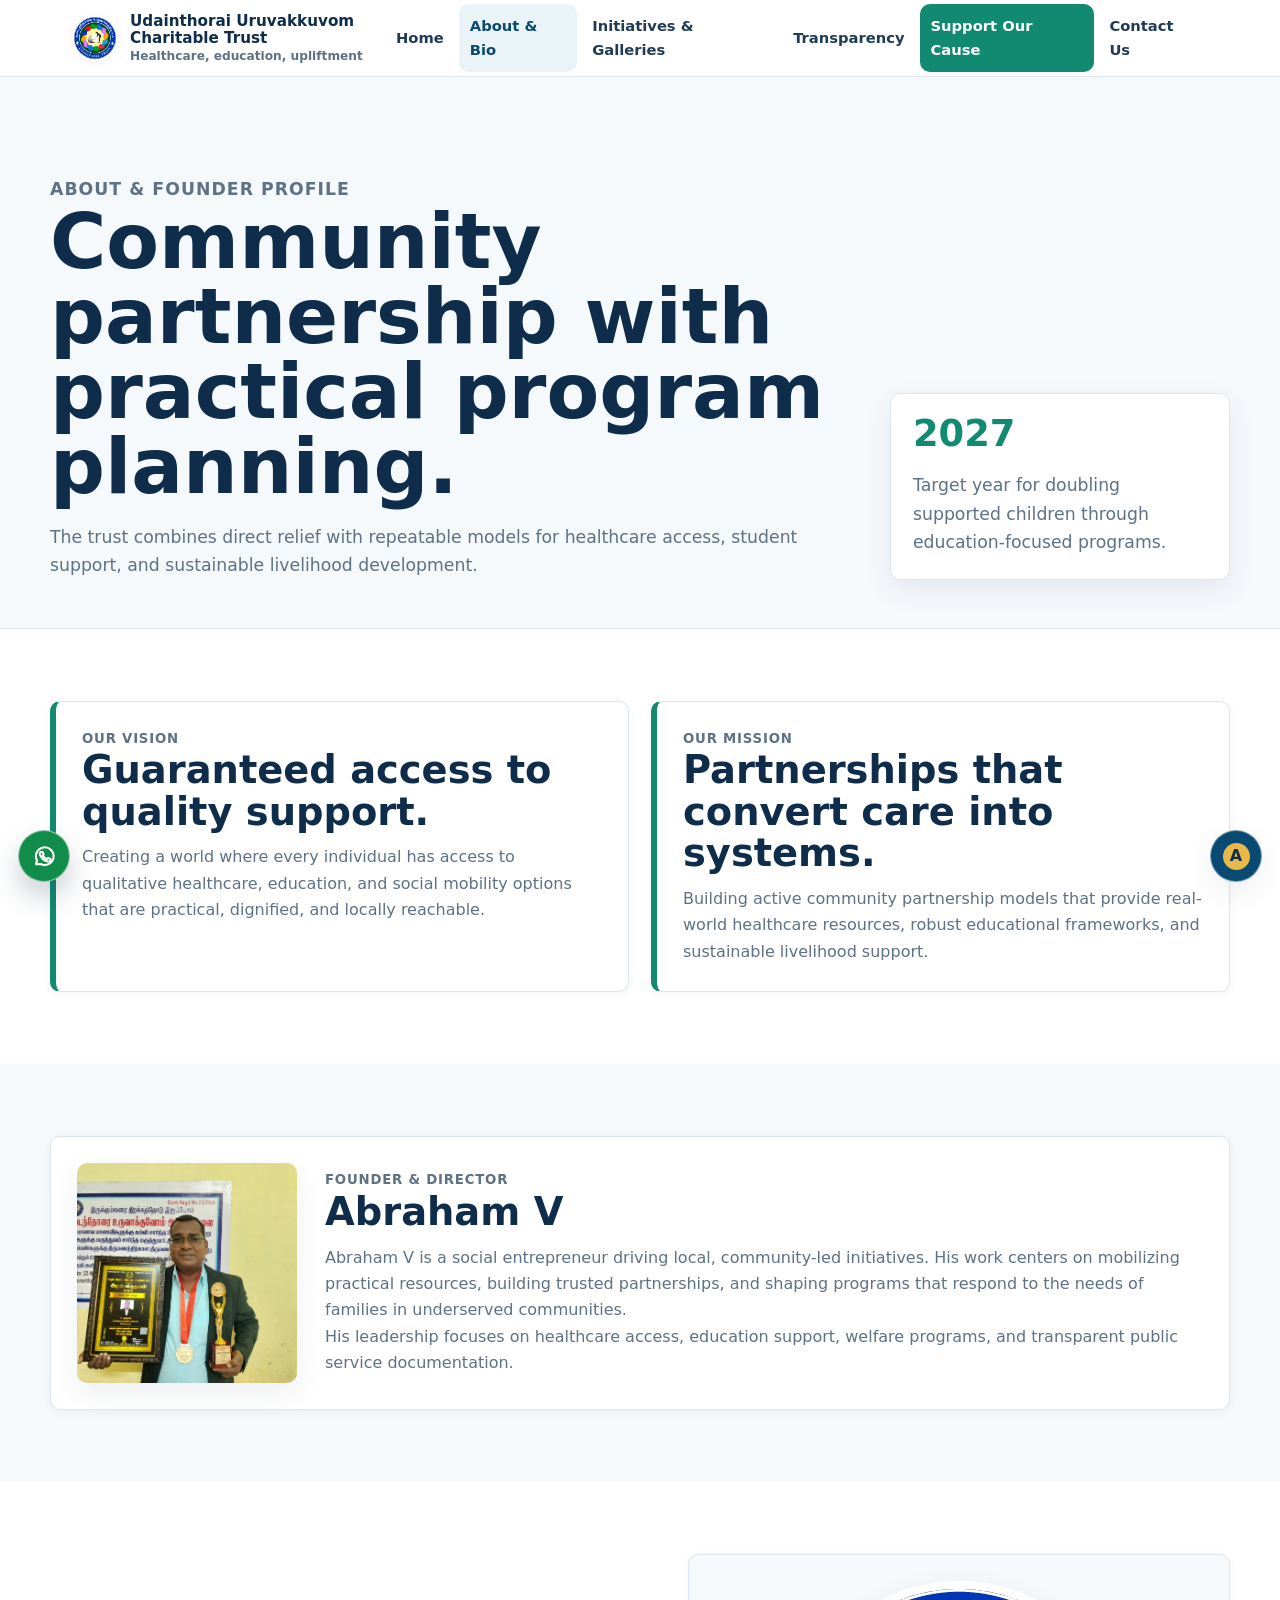
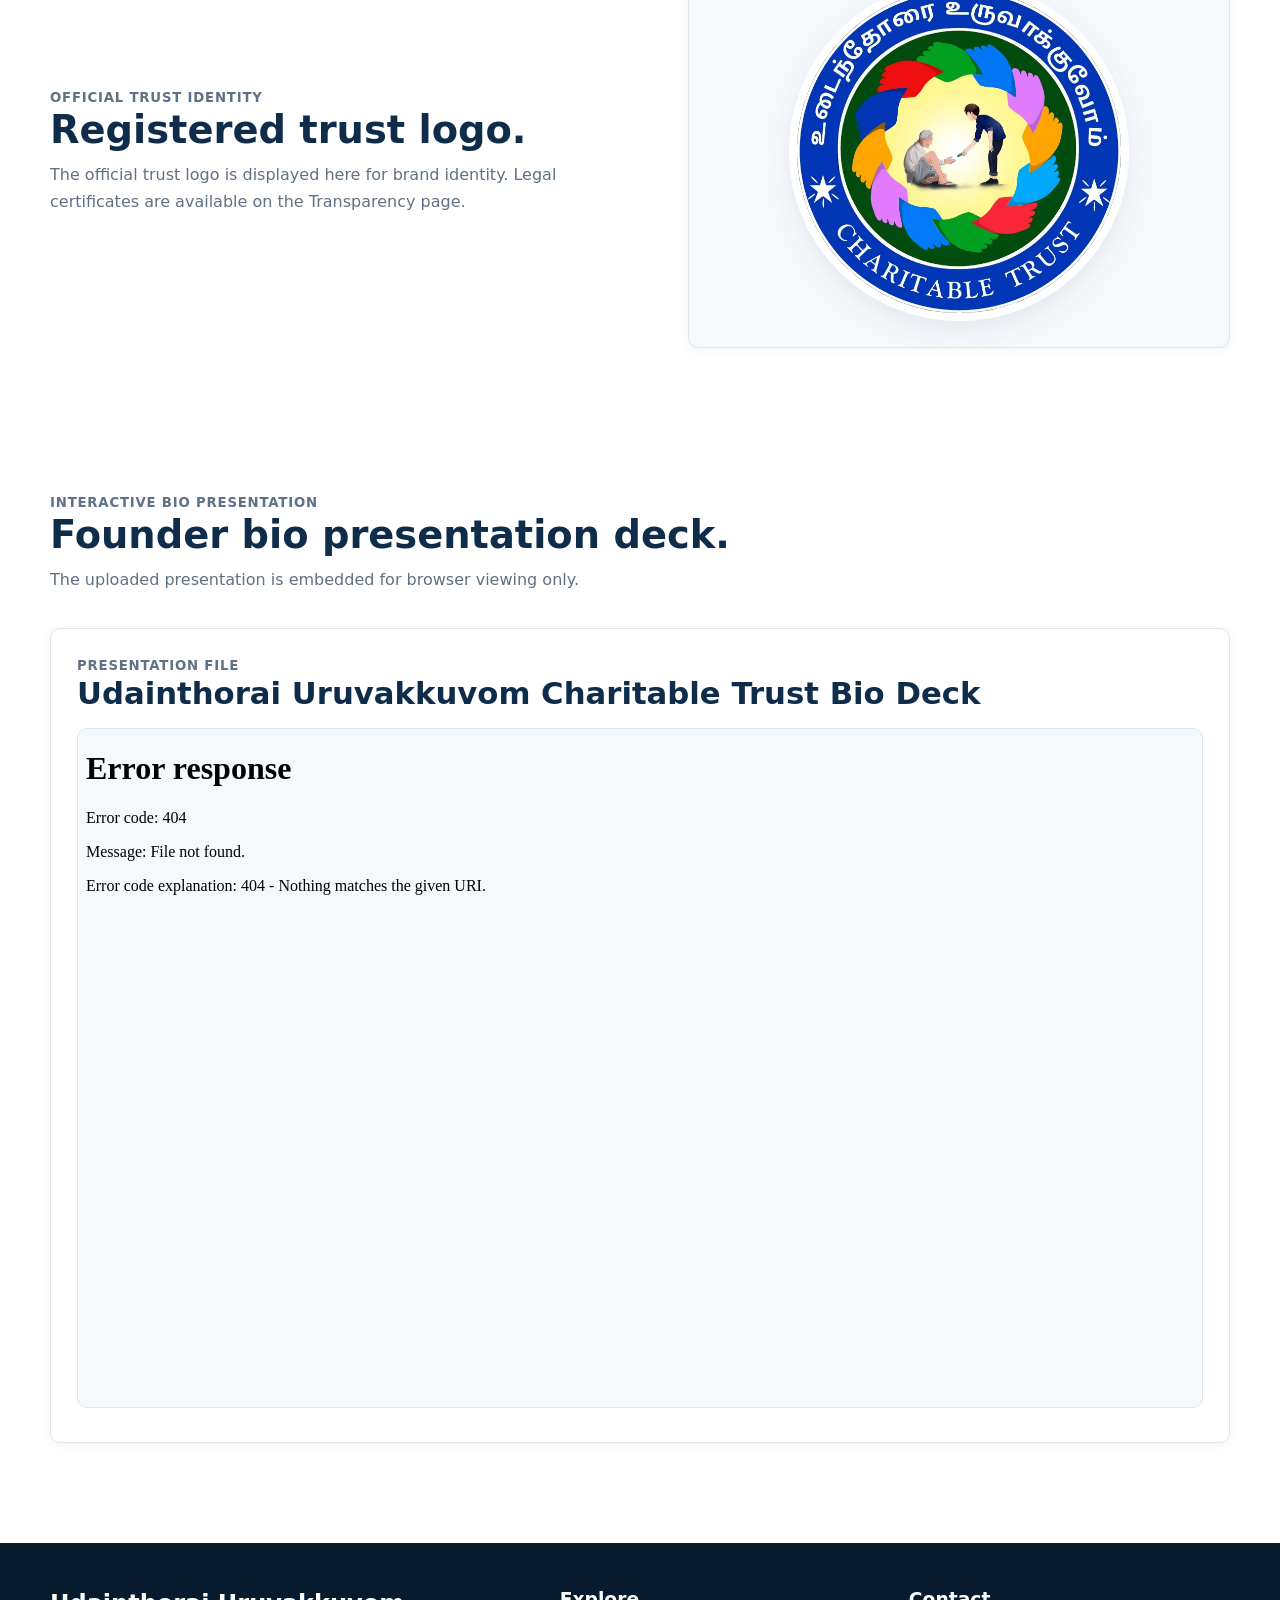
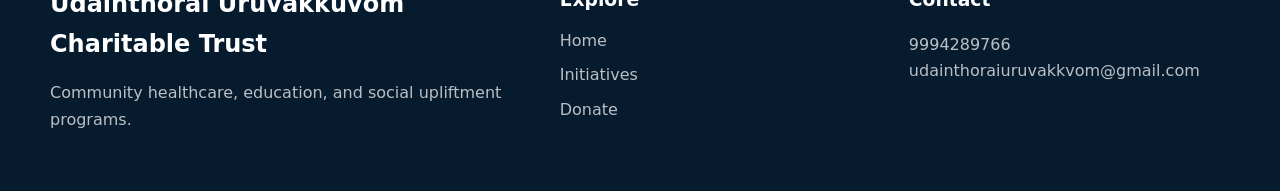
==== commit cd013dfb: "final" ====
--- a/about.html
+++ b/about.html
@@ -110,7 +110,7 @@
     <div class="footer-grid">
       <div><h2>Udainthorai Uruvakkuvom Charitable Trust</h2><p>Community healthcare, education, and social upliftment programs.</p></div>
       <div><h3>Explore</h3><div class="footer-links"><a href="index.html">Home</a><a href="gallery.html">Initiatives</a><a href="donate.html">Donate</a></div></div>
-      <div><h3>Contact</h3><p>89402 53301<br>udainthoraiuruvakkvom@gmail.com</p></div>
+      <div><h3>Contact</h3><p>9994289766<br>udainthoraiuruvakkvom@gmail.com</p></div>
     </div>
   </footer>
   <script src="assets/js/main.js"></script>
--- a/assets/css/styles.css
+++ b/assets/css/styles.css
@@ -276,6 +276,24 @@
   background: var(--cloud);
 }
 
+.donation-section {
+  padding-top: 54px;
+  padding-bottom: 58px;
+}
+
+.donation-section .section-head {
+  margin-bottom: 20px;
+}
+
+.donation-section .grid-2 {
+  gap: 18px;
+}
+
+.donation-section .card {
+  border-color: #cfdeea;
+  box-shadow: 0 12px 30px rgba(11, 39, 66, .07);
+}
+
 .section-dark {
   background: var(--ink);
   color: var(--white);
@@ -624,17 +642,20 @@
 
 .gallery-intro {
   display: grid;
-  grid-template-columns: .9fr 1.1fr;
-  gap: 26px;
+  grid-template-columns: minmax(0, .9fr) minmax(0, 1.1fr);
+  gap: 22px;
   align-items: stretch;
   margin-bottom: 24px;
 }
 
 .gallery-intro img {
+  display: block;
   width: 100%;
-  height: 100%;
-  min-height: 300px;
+  height: auto;
+  min-height: 0;
+  aspect-ratio: 16 / 9;
   object-fit: cover;
+  object-position: center 38%;
   border-radius: var(--radius);
 }
 
@@ -649,15 +670,20 @@
 
 .gallery-grid {
   display: grid;
-  grid-template-columns: repeat(3, minmax(0, 1fr));
-  gap: 14px;
+  grid-template-columns: repeat(auto-fit, minmax(260px, 1fr));
+  gap: 16px;
 }
 
 .gallery-grid img {
+  display: block;
   width: 100%;
-  aspect-ratio: 4 / 3;
+  height: auto;
+  aspect-ratio: 16 / 9;
   object-fit: cover;
-  border-radius: var(--radius);
+  object-position: center 38%;
+  border-radius: var(--radius);
+  background: var(--cloud);
+  border: 1px solid var(--line);
   transition: opacity var(--duration) var(--ease);
 }
 
@@ -674,7 +700,7 @@
 .gallery-panel[data-panel="irular-st-support"] .gallery-intro,
 .gallery-panel[data-panel="widow-support"] .gallery-intro,
 .gallery-panel[data-panel="children-welfare"] .gallery-intro {
-  grid-template-columns: .7fr 1.3fr;
+  grid-template-columns: minmax(0, .8fr) minmax(0, 1.2fr);
   gap: 18px;
   margin-bottom: 18px;
 }
@@ -688,9 +714,7 @@
 .gallery-panel[data-panel="irular-st-support"] .gallery-intro img,
 .gallery-panel[data-panel="widow-support"] .gallery-intro img,
 .gallery-panel[data-panel="children-welfare"] .gallery-intro img {
-  min-height: 220px;
-  max-height: 280px;
-  object-position: center top;
+  object-position: center 38%;
 }
 
 .gallery-panel[data-panel="student-education"] .gallery-intro .card,
@@ -714,7 +738,6 @@
 .gallery-panel[data-panel="irular-st-support"] .gallery-grid,
 .gallery-panel[data-panel="widow-support"] .gallery-grid,
 .gallery-panel[data-panel="children-welfare"] .gallery-grid {
-  grid-template-columns: repeat(3, minmax(0, 1fr));
   gap: 10px;
 }
 
@@ -727,88 +750,7 @@
 .gallery-panel[data-panel="irular-st-support"] .gallery-grid img,
 .gallery-panel[data-panel="widow-support"] .gallery-grid img,
 .gallery-panel[data-panel="children-welfare"] .gallery-grid img {
-  aspect-ratio: 16 / 10;
-  object-position: center top;
-}
-
-.gallery-panel[data-panel="student-education"] .gallery-grid img {
-  object-fit: contain;
-  object-position: center top;
-  background: var(--cloud);
-  border: 1px solid var(--line);
-}
-
-.gallery-panel[data-panel="self-employment"] .gallery-grid img {
-  object-fit: contain;
-  object-position: center top;
-  background: var(--cloud);
-  border: 1px solid var(--line);
-  aspect-ratio: 16 / 10;
-  max-height: 260px;
-}
-
-.gallery-panel[data-panel="leprosy-medical"] .gallery-grid img {
-  object-fit: contain;
-  object-position: center top;
-  background: var(--cloud);
-  border: 1px solid var(--line);
-  max-height: 260px;
-}
-
-.gallery-panel[data-panel="blind-support"] .gallery-grid img {
-  object-fit: contain;
-  object-position: center top;
-  background: var(--cloud);
-  border: 1px solid var(--line);
-  max-height: 260px;
-}
-
-.gallery-panel[data-panel="food-giveaway"] .gallery-intro img,
-.gallery-panel[data-panel="food-giveaway"] .gallery-grid img {
-  object-fit: contain;
-  object-position: center top;
-  background: var(--cloud);
-  border: 1px solid var(--line);
-}
-
-.gallery-panel[data-panel="food-giveaway"] .gallery-grid img {
-  max-height: 260px;
-}
-
-.gallery-panel[data-panel="irular-st-support"] .gallery-intro img,
-.gallery-panel[data-panel="irular-st-support"] .gallery-grid img {
-  object-fit: contain;
-  object-position: center top;
-  background: var(--cloud);
-  border: 1px solid var(--line);
-}
-
-.gallery-panel[data-panel="irular-st-support"] .gallery-grid img {
-  max-height: 260px;
-}
-
-.gallery-panel[data-panel="widow-support"] .gallery-intro img,
-.gallery-panel[data-panel="widow-support"] .gallery-grid img {
-  object-fit: contain;
-  object-position: center top;
-  background: var(--cloud);
-  border: 1px solid var(--line);
-}
-
-.gallery-panel[data-panel="widow-support"] .gallery-grid img {
-  max-height: 260px;
-}
-
-.gallery-panel[data-panel="children-welfare"] .gallery-intro img,
-.gallery-panel[data-panel="children-welfare"] .gallery-grid img {
-  object-fit: contain;
-  object-position: center top;
-  background: var(--cloud);
-  border: 1px solid var(--line);
-}
-
-.gallery-panel[data-panel="children-welfare"] .gallery-grid img {
-  max-height: 260px;
+  object-position: center 38%;
 }
 
 .doc-card {
@@ -922,7 +864,7 @@
 
 .bank-table th,
 .bank-table td {
-  padding: 15px;
+  padding: 13px 14px;
   border-bottom: 1px solid var(--line);
   text-align: left;
   vertical-align: top;
@@ -931,7 +873,85 @@
 .bank-table th {
   width: 38%;
   color: var(--blue-dark);
-  background: #f7fbff;
+  background: #f2f8fc;
+}
+
+.donation-feature-card {
+  display: grid;
+  grid-template-columns: minmax(0, 1fr);
+  gap: 18px;
+  align-items: start;
+  margin-bottom: 18px;
+  padding: 24px;
+  overflow: hidden;
+  background:
+    linear-gradient(135deg, rgba(232, 245, 240, .78), rgba(255, 255, 255, .96) 38%),
+    var(--white);
+}
+
+.donation-feature-card h2 {
+  margin-top: 0;
+  margin-bottom: 8px;
+  font-size: clamp(1.75rem, 3vw, 2.55rem);
+}
+
+.donation-option-form {
+  margin-top: 16px;
+}
+
+.donation-option-form fieldset {
+  margin: 0;
+  padding: 0;
+  border: 0;
+  display: grid;
+  grid-template-columns: repeat(auto-fit, minmax(150px, 1fr));
+  gap: 10px;
+}
+
+.donation-option-form legend {
+  grid-column: 1 / -1;
+  margin-bottom: 12px;
+  color: var(--blue-dark);
+  font-size: .86rem;
+  font-weight: 900;
+  text-transform: uppercase;
+  letter-spacing: .04em;
+}
+
+.donation-option {
+  display: flex;
+  align-items: center;
+  gap: 12px;
+  width: 100%;
+  margin: 0;
+  min-height: 48px;
+  padding: 10px 13px;
+  border: 1px solid var(--line);
+  border-radius: 8px;
+  background: var(--white);
+  color: var(--ink);
+  font-weight: 850;
+  cursor: pointer;
+  transition: border-color var(--duration) var(--ease), background-color var(--duration) var(--ease), box-shadow var(--duration) var(--ease);
+}
+
+.donation-option:hover,
+.donation-option:has(input:checked) {
+  border-color: var(--green);
+  background: var(--green-soft);
+  box-shadow: var(--shadow-sm);
+}
+
+.donation-option input {
+  width: 20px;
+  height: 20px;
+  margin: 0;
+  accent-color: var(--green);
+  flex: 0 0 auto;
+}
+
+.donation-option span {
+  line-height: 1.2;
 }
 
 .qr-card {
@@ -939,16 +959,32 @@
   display: grid;
   place-items: center;
   text-align: center;
+  scroll-margin-top: 96px;
+  background: linear-gradient(180deg, var(--white), #f7fbff);
+}
+
+.qr-card:focus {
+  outline: none;
+}
+
+.selected-donation {
+  margin: 0 auto 16px;
+  max-width: 420px;
+  color: var(--muted);
+  font-weight: 800;
 }
 
 .qr-card img {
-  width: min(310px, 100%);
-  border: 1px solid var(--line);
-  border-radius: var(--radius);
+  width: min(280px, 100%);
+  padding: 10px;
+  border: 1px solid #cbdceb;
+  border-radius: var(--radius);
+  background: var(--white);
+  box-shadow: var(--shadow-sm);
 }
 
 .vpa {
-  margin: 18px 0 0;
+  margin: 14px 6px 0;
   padding: 10px 14px;
   display: inline-block;
   background: var(--green-soft);
@@ -1031,6 +1067,58 @@
   font-weight: 800;
 }
 
+.floating-actions {
+  position: fixed;
+  left: 18px;
+  bottom: 18px;
+  z-index: 70;
+  display: grid;
+  gap: 10px;
+}
+
+.floating-action {
+  display: inline-grid;
+  width: 52px;
+  height: 52px;
+  place-items: center;
+  border-radius: 50%;
+  color: var(--white);
+  border: 1px solid rgba(255, 255, 255, .55);
+  box-shadow: 0 14px 28px rgba(11, 39, 66, .22);
+  font-size: 1.24rem;
+  font-weight: 900;
+}
+
+.floating-action:hover {
+  transform: translateY(-2px);
+  color: var(--white);
+}
+
+.floating-action span {
+  display: inline-grid;
+  width: 34px;
+  height: 34px;
+  place-items: center;
+  border-radius: 50%;
+  background: rgba(255, 255, 255, .18);
+  font-size: 1.26rem;
+  font-weight: 950;
+}
+
+.floating-action svg {
+  width: 28px;
+  height: 28px;
+  fill: none;
+  stroke: currentColor;
+  stroke-width: 1.8;
+  stroke-linecap: round;
+  stroke-linejoin: round;
+}
+
+.floating-whatsapp {
+  background: #128c4a;
+}
+
 .map-frame {
   width: 100%;
   min-height: 470px;
@@ -1085,13 +1173,13 @@
 }
 
 .translation-toggle {
-  min-height: 48px;
-  padding: 10px 15px;
-  display: inline-flex;
-  align-items: center;
-  gap: 9px;
+  width: 52px;
+  height: 52px;
+  padding: 0;
+  display: inline-grid;
+  place-items: center;
   border: 1px solid rgba(255, 255, 255, .48);
-  border-radius: 999px;
+  border-radius: 50%;
   background: var(--blue-dark);
   color: var(--white);
   box-shadow: var(--shadow);
@@ -1275,9 +1363,37 @@
 }
 
 @media (max-width: 640px) {
+  .nav-wrap {
+    position: relative;
+    width: 100%;
+    max-width: 100%;
+    padding: 0 16px;
+    gap: 10px;
+  }
+
   .brand {
+    max-width: calc(100% - 58px);
     min-width: 0;
-    font-size: .92rem;
+    overflow: hidden;
+    font-size: .82rem;
+  }
+
+  .nav-toggle {
+    position: absolute;
+    top: 50%;
+    right: 16px;
+    z-index: 2;
+    display: block;
+    transform: translateY(-50%);
+  }
+
+  .brand span {
+    overflow-wrap: anywhere;
+  }
+
+  .brand img {
+    width: 42px;
+    height: 42px;
   }
 
   .brand small {
@@ -1294,6 +1410,29 @@
 
   .page-hero {
     padding: 58px 18px 36px;
+  }
+
+  .hero h1,
+  .page-hero h1 {
+    font-size: 2.35rem;
+    line-height: 1.05;
+    overflow-wrap: break-word;
+  }
+
+  .page-hero p,
+  .hero-badge {
+    overflow-wrap: break-word;
+  }
+
+  .gallery-tabs {
+    align-items: stretch;
+  }
+
+  .gallery-tab {
+    max-width: 100%;
+    min-width: 0;
+    white-space: normal;
+    overflow-wrap: break-word;
   }
 
   .grid-2,
@@ -1303,7 +1442,26 @@
   .footer-grid,
   .form-grid,
   .gallery-grid,
+  .donation-feature-card,
   .founder-card {
+    grid-template-columns: 1fr;
+  }
+
+  .donation-section {
+    padding-top: 44px;
+    padding-bottom: 44px;
+  }
+
+  .donation-feature-card {
+    padding: 18px;
+    gap: 16px;
+  }
+
+  .donation-feature-card h2 {
+    font-size: 1.85rem;
+  }
+
+  .donation-option-form fieldset {
     grid-template-columns: 1fr;
   }
 
@@ -1355,8 +1513,31 @@
     bottom: 12px;
   }
 
+  .floating-actions {
+    left: 12px;
+    bottom: 12px;
+    gap: 8px;
+  }
+
+  .floating-action {
+    width: 46px;
+    height: 46px;
+  }
+
+  .floating-action span {
+    width: 30px;
+    height: 30px;
+    font-size: 1.05rem;
+  }
+
+  .floating-action svg {
+    width: 25px;
+    height: 25px;
+  }
+
   .translation-toggle {
-    min-height: 44px;
-    padding: 9px 12px;
-  }
-}
+    width: 46px;
+    height: 46px;
+    padding: 0;
+  }
+}
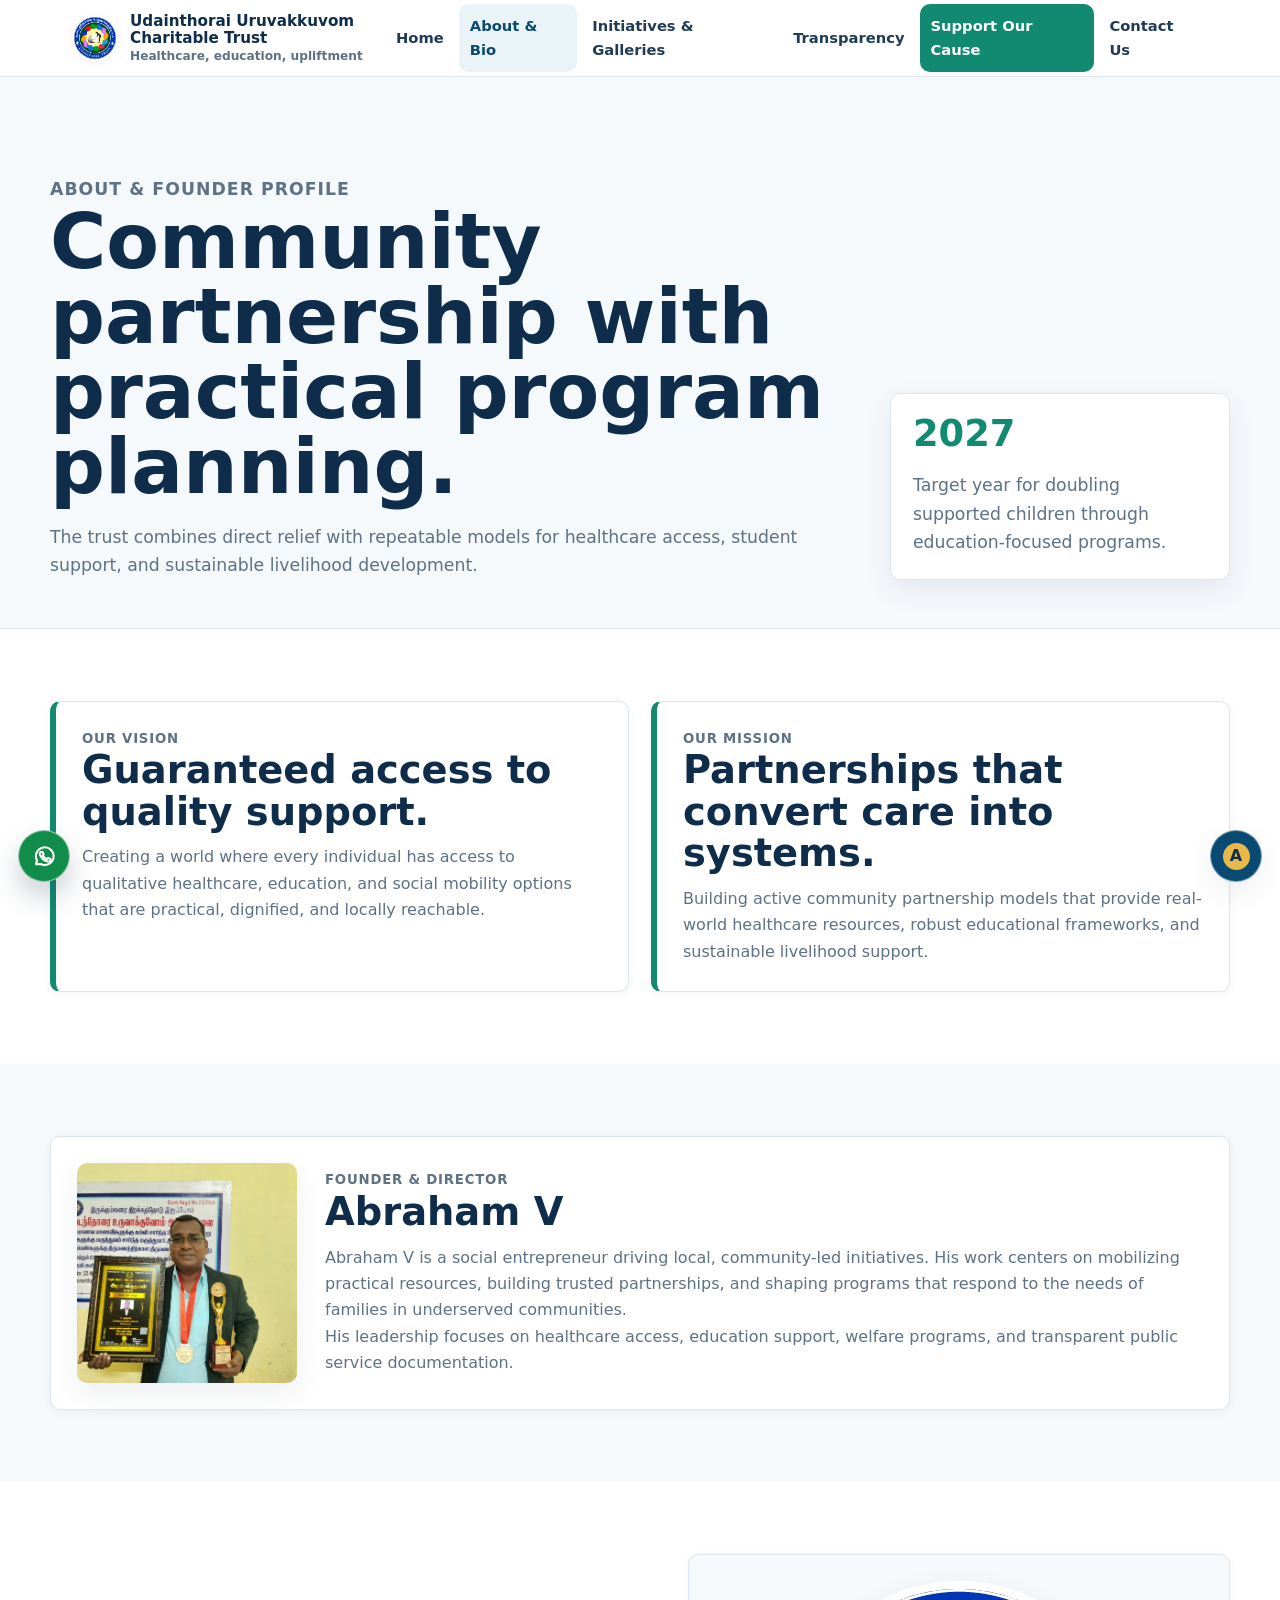
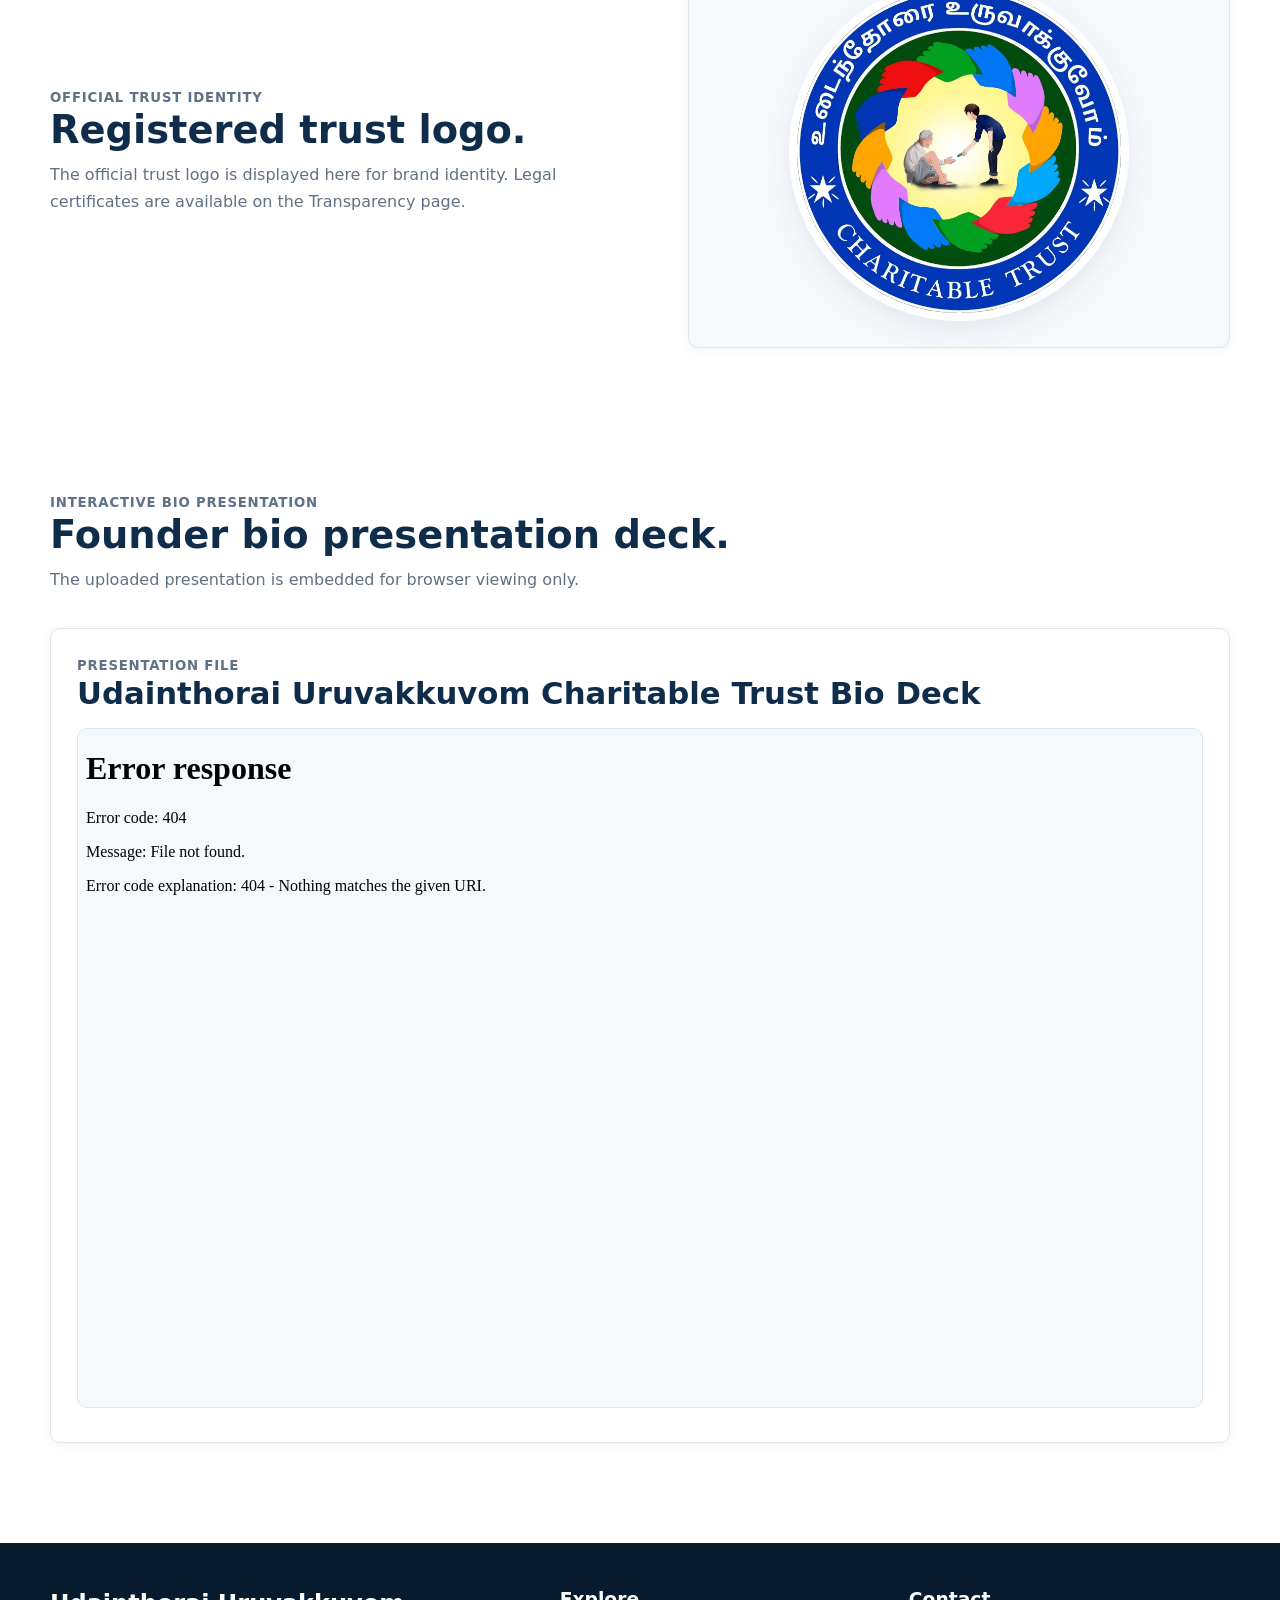
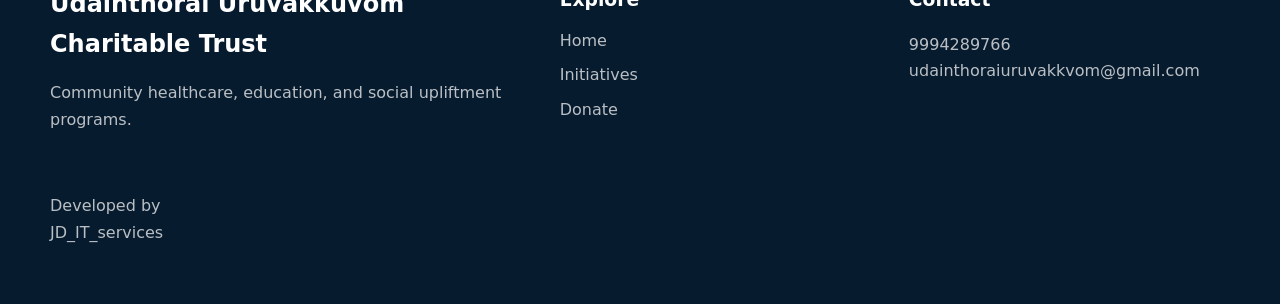
==== commit 1b4c5af8: "Update about.html" ====
--- a/about.html
+++ b/about.html
@@ -111,6 +111,7 @@
       <div><h2>Udainthorai Uruvakkuvom Charitable Trust</h2><p>Community healthcare, education, and social upliftment programs.</p></div>
       <div><h3>Explore</h3><div class="footer-links"><a href="index.html">Home</a><a href="gallery.html">Initiatives</a><a href="donate.html">Donate</a></div></div>
       <div><h3>Contact</h3><p>9994289766<br>udainthoraiuruvakkvom@gmail.com</p></div>
+      <p>Developed by <br><a href="https://dhilipkumar-portfoliox.onrender.com/">JD_IT_services<a/></p>
     </div>
   </footer>
   <script src="assets/js/main.js"></script>
